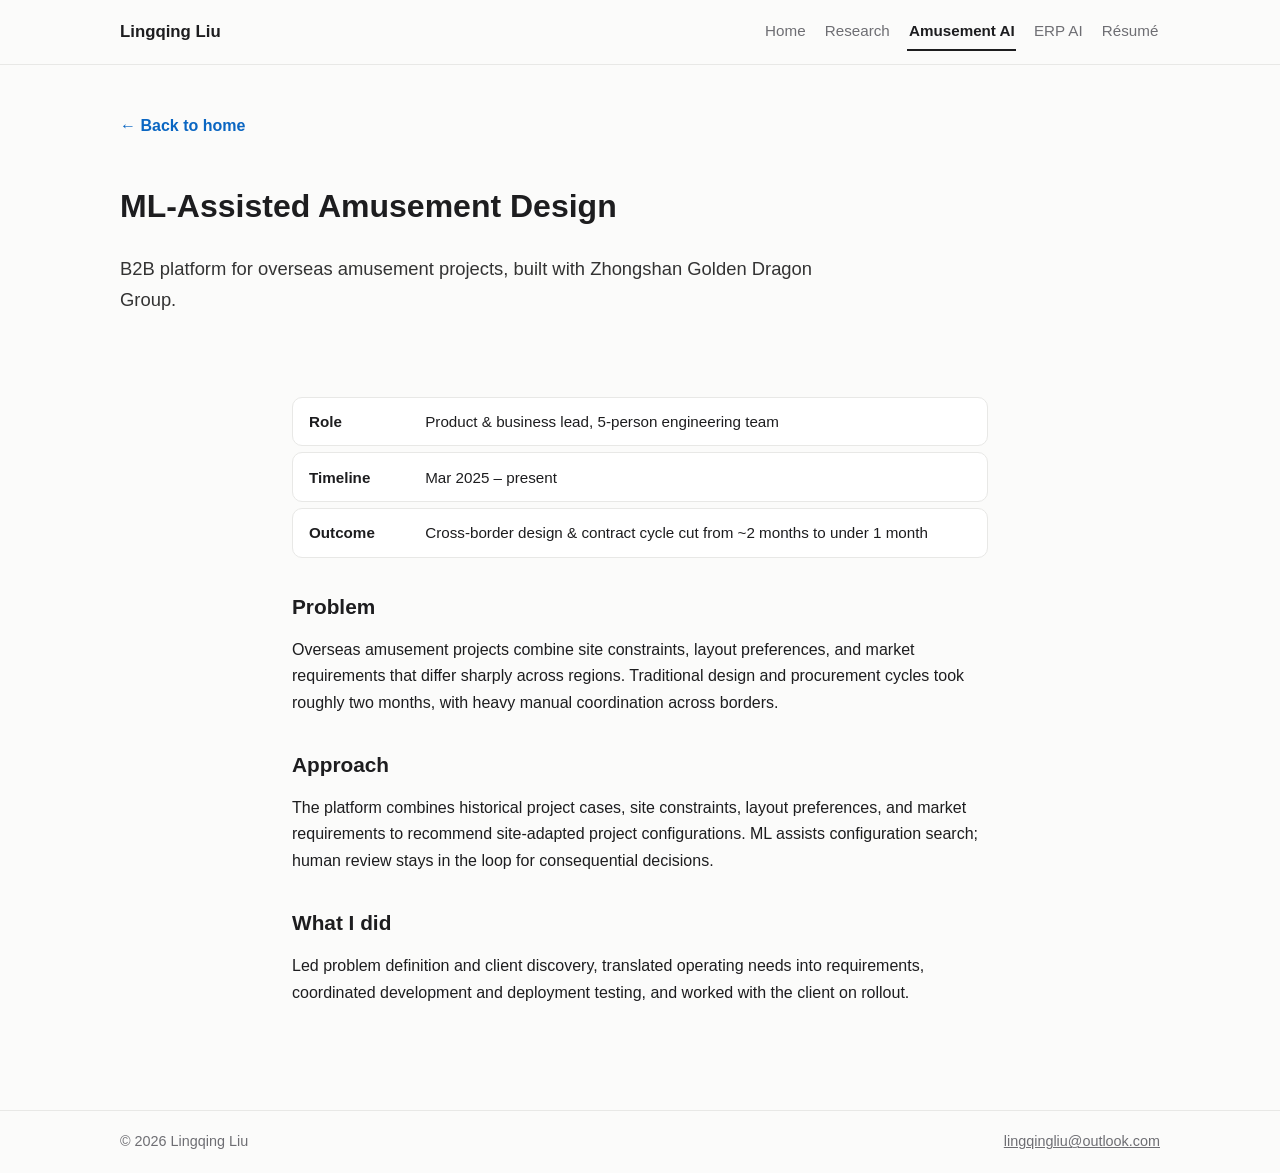
==== work/amusement/index.html @ 0c30acf7 "Add index.html for ML-Assisted Amusement Design This file serves as the main HTML structure for the " ====
<!DOCTYPE html>
<html lang="en">
<head>
  <meta charset="utf-8" />
  <meta name="viewport" content="width=device-width, initial-scale=1" />
  <title>ML-Assisted Amusement Design — Lingqing Liu</title>
  <meta name="description" content="ML-assisted B2B design and procurement platform for overseas amusement projects with Zhongshan Golden Dragon Group." />
  <link rel="canonical" href="https://lynchliu-lingqing.github.io/resume/work/amusement/" />
  <link rel="icon" type="image/svg+xml" href="../../assets/favicon.svg" />
  <link rel="stylesheet" href="../../site.css" />
</head>
<body>
  <a class="skip-link" href="#main">Skip to content</a>
  <header class="site-header">
    <div class="wrap header-inner">
      <a class="brand" href="../../">Lingqing Liu</a>
      <nav class="site-nav" aria-label="Primary">
        <a href="../../">Home</a>
        <a href="../research-networks/">Research</a>
        <a href="../amusement/">Amusement AI</a>
        <a href="../erp/">ERP AI</a>
        <a href="../../assets/Lingqing_Liu_resume.pdf">Résumé</a>
      </nav>
    </div>
  </header>
  <main id="main">
    <div class="wrap page-head">
      <a class="back-link" href="../../">← Back to home</a>
      <h1>ML-Assisted Amusement Design</h1>
      <p class="lede">B2B platform for overseas amusement projects, built with Zhongshan Golden Dragon Group.</p>
    </div>
    <div class="wrap section prose">
      <ul class="facts">
        <li><strong>Role</strong> Product &amp; business lead, 5-person engineering team</li>
        <li><strong>Timeline</strong> Mar 2025 – present</li>
        <li><strong>Outcome</strong> Cross-border design &amp; contract cycle cut from ~2 months to under 1 month</li>
      </ul>
      <h2>Problem</h2>
      <p>Overseas amusement projects combine site constraints, layout preferences, and market requirements that differ sharply across regions. Traditional design and procurement cycles took roughly two months, with heavy manual coordination across borders.</p>
      <h2>Approach</h2>
      <p>The platform combines historical project cases, site constraints, layout preferences, and market requirements to recommend site-adapted project configurations. ML assists configuration search; human review stays in the loop for consequential decisions.</p>
      <h2>What I did</h2>
      <p>Led problem definition and client discovery, translated operating needs into requirements, coordinated development and deployment testing, and worked with the client on rollout.</p>
    </div>
  </main>
  <footer class="site-footer">
    <div class="wrap footer-inner">
      <span>© 2026 Lingqing Liu</span>
      <span><a href="mailto:lingqingliu@outlook.com">lingqingliu@outlook.com</a></span>
    </div>
  </footer>
  <script src="../../nav.js"></script>
</body>
</html>
---- site.css ----
:root{
  --bg:#fbfbfa;
  --ink:#1d1d1f;
  --muted:#6e6e73;
  --line:#e8e8e6;
  --card:#ffffff;
  --accent:#0a66c2;
  --accent-ink:#ffffff;
  --radius:14px;
  --wrap:1080px;
}
*{box-sizing:border-box}
html{-webkit-text-size-adjust:100%}
body{
  margin:0;
  font-family:-apple-system,BlinkMacSystemFont,"SF Pro Text","Helvetica Neue",Helvetica,Arial,"PingFang SC","Microsoft YaHei",sans-serif;
  background:var(--bg);
  color:var(--ink);
  line-height:1.65;
}
.skip-link{position:absolute;left:-9999px;top:0;background:var(--ink);color:#fff;padding:.6rem 1rem;z-index:50}
.skip-link:focus{left:0}
.wrap{max-width:var(--wrap);margin:0 auto;padding:0 1.25rem}
.site-header{border-bottom:1px solid var(--line);background:rgba(251,251,250,.9);position:sticky;top:0;z-index:10}
.header-inner{display:flex;align-items:center;justify-content:space-between;min-height:64px}
.brand{font-weight:700;text-decoration:none;color:var(--ink);font-size:1.05rem}
.site-nav{display:flex;gap:1rem;flex-wrap:wrap}
.site-nav a{color:var(--muted);text-decoration:none;font-size:.95rem;padding:.35rem .1rem}
.site-nav a:hover{color:var(--ink)}
.site-nav a.active{color:var(--ink);font-weight:600;border-bottom:2px solid var(--ink)}
.hero{padding:4rem 1.25rem 2.5rem}
.kicker{color:var(--muted);text-transform:uppercase;letter-spacing:.14em;font-size:.78rem;margin:0 0 .6rem}
.hero h1{font-size:2.6rem;line-height:1.15;margin:0 0 1rem;letter-spacing:-.02em}
.aka{color:var(--muted);font-weight:400;font-size:1.6rem}
.lede{font-size:1.15rem;max-width:44rem;color:#333;margin:0 0 1.6rem}
.cta-row{display:flex;gap:.8rem;flex-wrap:wrap}
.btn{display:inline-block;background:var(--accent);color:var(--accent-ink);text-decoration:none;padding:.7rem 1.2rem;border-radius:999px;font-weight:600}
.btn.ghost{background:transparent;color:var(--ink);border:1px solid var(--line)}
.section{padding:2.5rem 1.25rem}
.section h2{font-size:1.5rem;margin:0 0 1.2rem}
.cards{display:grid;grid-template-columns:repeat(auto-fit,minmax(260px,1fr));gap:1rem}
.card{background:var(--card);border:1px solid var(--line);border-radius:var(--radius);padding:1.4rem;text-decoration:none;color:inherit;display:flex;flex-direction:column;gap:.6rem}
.card h3{margin:0;font-size:1.1rem}
.card p{margin:0;color:var(--muted);font-size:.96rem;flex:1}
.card-link{color:var(--accent);font-weight:600}
.card:hover{box-shadow:0 8px 24px rgba(0,0,0,.06)}
.prose{max-width:46rem}
.prose h1{font-size:2rem;margin:0 0 1rem}
.prose h2{font-size:1.3rem;margin:2rem 0 .8rem}
.prose p{margin:0 0 1rem}
.facts{list-style:none;padding:0;margin:0 0 1.5rem;display:grid;gap:.4rem}
.facts li{background:var(--card);border:1px solid var(--line);border-radius:10px;padding:.7rem 1rem;font-size:.95rem}
.facts strong{display:inline-block;min-width:7rem}
.site-footer{border-top:1px solid var(--line);margin-top:3rem}
.footer-inner{display:flex;justify-content:space-between;gap:1rem;flex-wrap:wrap;padding:1.2rem 1.25rem;color:var(--muted);font-size:.9rem}
.footer-inner a{color:var(--muted)}
.back-link{display:inline-block;margin:0 0 1.2rem;color:var(--accent);text-decoration:none;font-weight:600}
.page-head{padding:3rem 1.25rem 1rem}
@media (max-width:640px){
  .hero{padding:2.6rem 1.25rem 1.6rem}
  .hero h1{font-size:2rem}
  .aka{font-size:1.2rem}
}
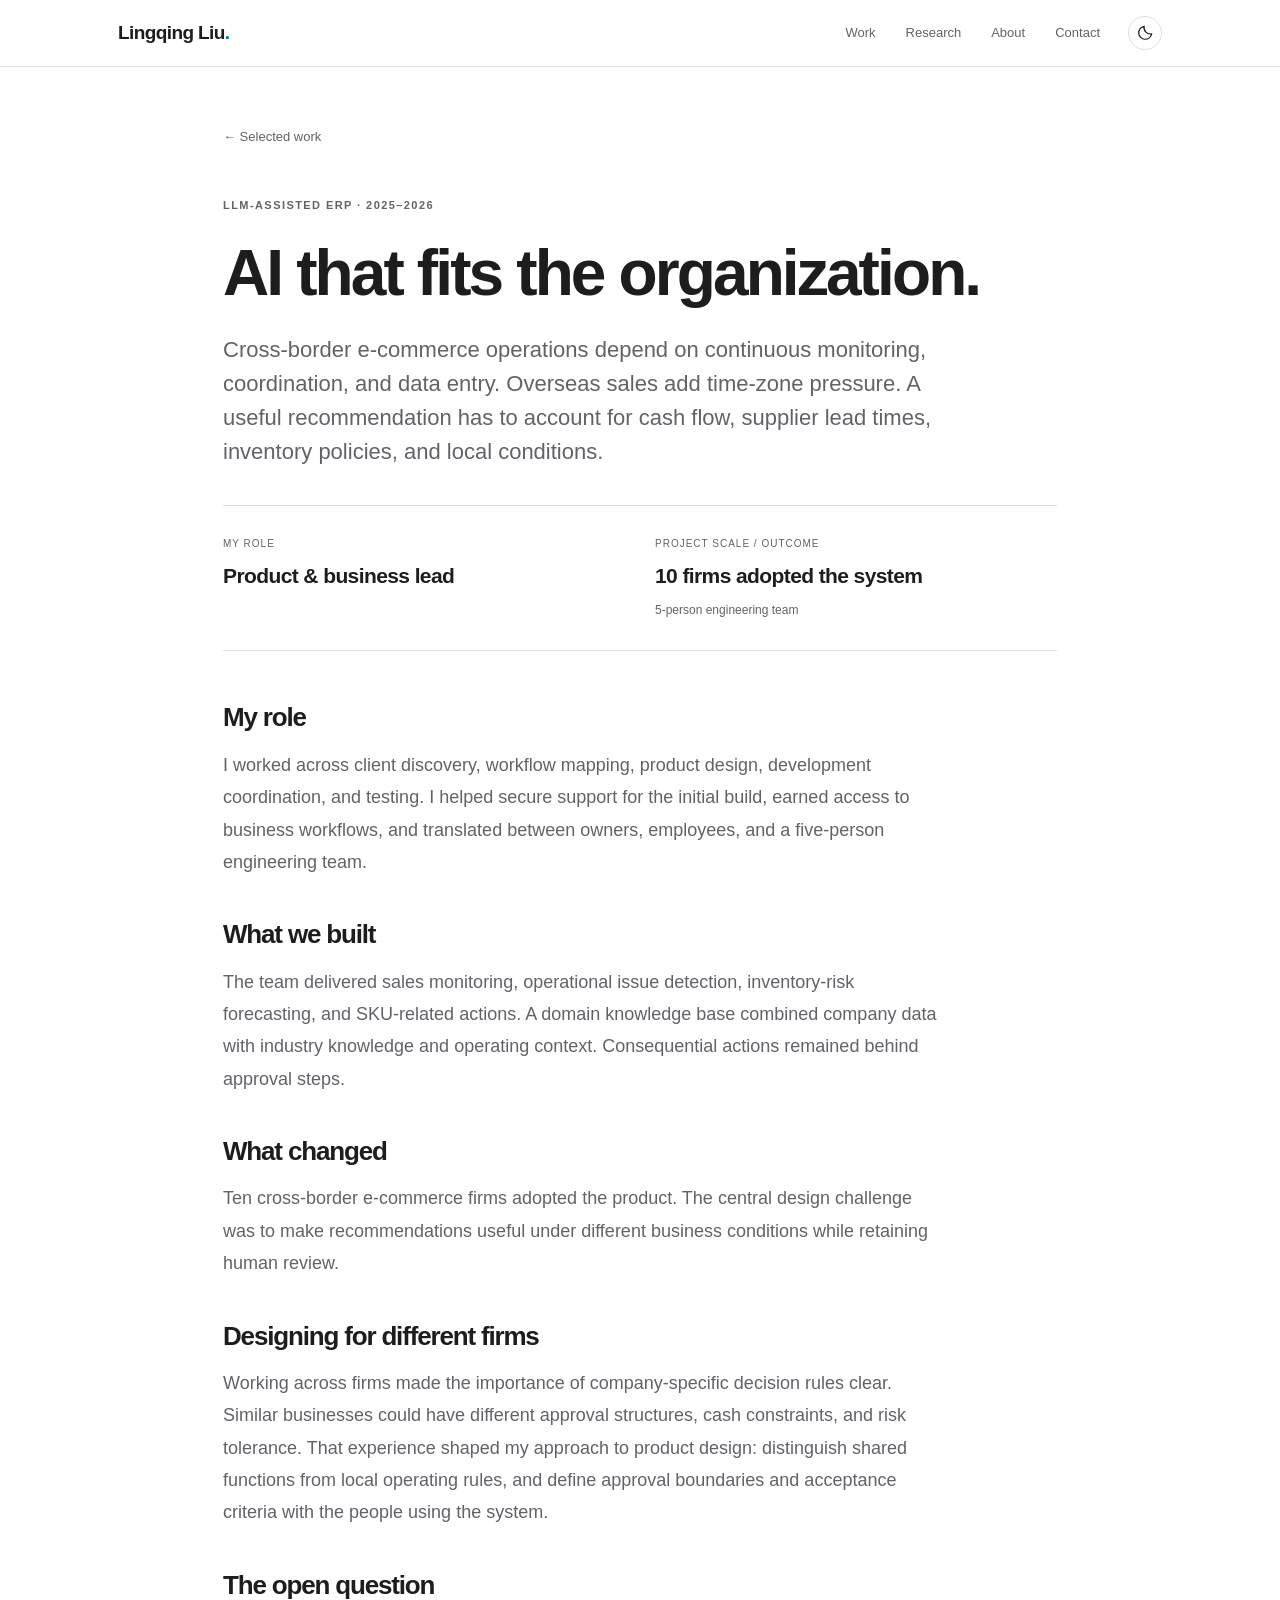
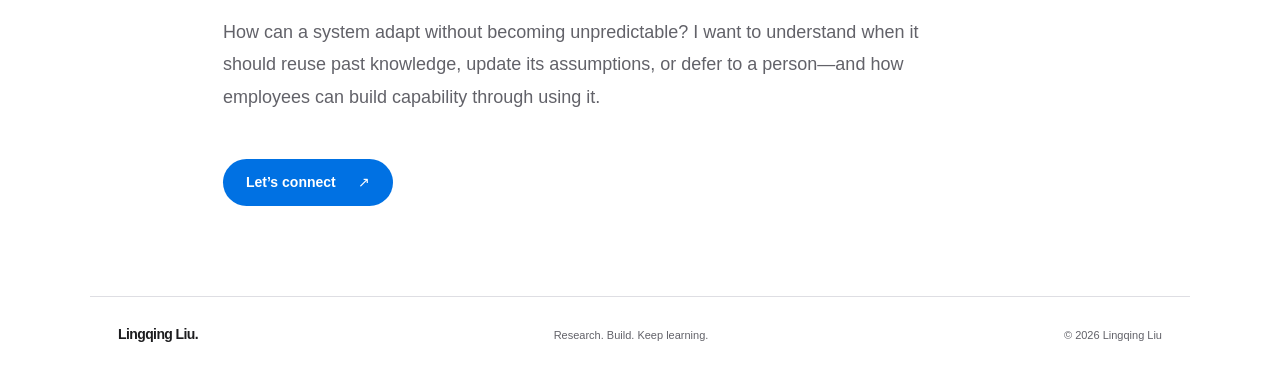
==== commit fdbe591b: "Redesign: overwrite work/amusement/index.html" ====
--- a/work/amusement/index.html
+++ b/work/amusement/index.html
@@ -1,54 +1 @@
-<!DOCTYPE html>
-<html lang="en">
-<head>
-  <meta charset="utf-8" />
-  <meta name="viewport" content="width=device-width, initial-scale=1" />
-  <title>ML-Assisted Amusement Design — Lingqing Liu</title>
-  <meta name="description" content="ML-assisted B2B design and procurement platform for overseas amusement projects with Zhongshan Golden Dragon Group." />
-  <link rel="canonical" href="https://lynchliu-lingqing.github.io/resume/work/amusement/" />
-  <link rel="icon" type="image/svg+xml" href="../../assets/favicon.svg" />
-  <link rel="stylesheet" href="../../site.css" />
-</head>
-<body>
-  <a class="skip-link" href="#main">Skip to content</a>
-  <header class="site-header">
-    <div class="wrap header-inner">
-      <a class="brand" href="../../">Lingqing Liu</a>
-      <nav class="site-nav" aria-label="Primary">
-        <a href="../../">Home</a>
-        <a href="../research-networks/">Research</a>
-        <a href="../amusement/">Amusement AI</a>
-        <a href="../erp/">ERP AI</a>
-        <a href="../../assets/Lingqing_Liu_resume.pdf">Résumé</a>
-      </nav>
-    </div>
-  </header>
-  <main id="main">
-    <div class="wrap page-head">
-      <a class="back-link" href="../../">← Back to home</a>
-      <h1>ML-Assisted Amusement Design</h1>
-      <p class="lede">B2B platform for overseas amusement projects, built with Zhongshan Golden Dragon Group.</p>
-    </div>
-    <div class="wrap section prose">
-      <ul class="facts">
-        <li><strong>Role</strong> Product &amp; business lead, 5-person engineering team</li>
-        <li><strong>Timeline</strong> Mar 2025 – present</li>
-        <li><strong>Outcome</strong> Cross-border design &amp; contract cycle cut from ~2 months to under 1 month</li>
-      </ul>
-      <h2>Problem</h2>
-      <p>Overseas amusement projects combine site constraints, layout preferences, and market requirements that differ sharply across regions. Traditional design and procurement cycles took roughly two months, with heavy manual coordination across borders.</p>
-      <h2>Approach</h2>
-      <p>The platform combines historical project cases, site constraints, layout preferences, and market requirements to recommend site-adapted project configurations. ML assists configuration search; human review stays in the loop for consequential decisions.</p>
-      <h2>What I did</h2>
-      <p>Led problem definition and client discovery, translated operating needs into requirements, coordinated development and deployment testing, and worked with the client on rollout.</p>
-    </div>
-  </main>
-  <footer class="site-footer">
-    <div class="wrap footer-inner">
-      <span>© 2026 Lingqing Liu</span>
-      <span><a href="mailto:lingqingliu@outlook.com">lingqingliu@outlook.com</a></span>
-    </div>
-  </footer>
-  <script src="../../nav.js"></script>
-</body>
-</html>
+<!doctype html><html lang="en"><head><meta charset="utf-8"><meta name="viewport" content="width=device-width,initial-scale=1"><meta name="color-scheme" content="light dark"><title>AI that fits the organization. — Lingqing Liu</title><meta name="description" content="Cross-border e-commerce operations depend on continuous monitoring, coordination, and data entry. Overseas sales add time-zone pressure. A useful recommendation has to account for cash flow, supplier lead times, inventory policies, and local conditions."><meta property="og:title" content="AI that fits the organization. — Lingqing Liu"><meta property="og:description" content="Cross-border e-commerce operations depend on continuous monitoring, coordination, and data entry. Overseas sales add time-zone pressure. A useful recommendation has to account for cash flow, supplier lead times, inventory policies, and local conditions."><meta property="og:type" content="website"><meta property="og:image" content="../../assets/social-card.png"><link rel="icon" href="../../assets/favicon.svg" type="image/svg+xml"><link rel="stylesheet" href="../../site.css"><script src="../../nav.js" defer></script></head><body><a class="skip" href="#main">Skip to content</a><header class="topbar"><nav class="nav-shell" aria-label="Main navigation"><a class="brand" href="../../index.html">Lingqing Liu<span class="brand-dot">.</span></a><div class="nav-links"><a href="../../index.html#work">Work</a><a href="../../index.html#research">Research</a><a href="../../index.html#about">About</a><a href="../../index.html#contact">Contact</a></div><button class="theme-toggle" type="button" aria-label="Switch to dark theme" aria-pressed="false" hidden><svg viewBox="0 0 24 24" fill="none" stroke="currentColor" stroke-width="1.6" aria-hidden="true"><path d="M20.9 13.2A8.7 8.7 0 0 1 10.8 3.1 8.7 8.7 0 1 0 20.9 13.2Z"/></svg></button></nav></header><main id="main" class="case-main wrap"><a class="back-link" href="../../index.html#work">← Selected work</a><p class="eyebrow">LLM-ASSISTED ERP · 2025–2026</p><h1>AI that fits the organization.</h1><p class="case-lede">Cross-border e-commerce operations depend on continuous monitoring, coordination, and data entry. Overseas sales add time-zone pressure. A useful recommendation has to account for cash flow, supplier lead times, inventory policies, and local conditions.</p><div class="case-stats"><div><span>MY ROLE</span><strong>Product & business lead</strong></div><div><span>PROJECT SCALE / OUTCOME</span><strong>10 firms adopted the system</strong><small>5-person engineering team</small></div></div><div class="case-body"><section><h2>My role</h2><p>I worked across client discovery, workflow mapping, product design, development coordination, and testing. I helped secure support for the initial build, earned access to business workflows, and translated between owners, employees, and a five-person engineering team.</p></section><section><h2>What we built</h2><p>The team delivered sales monitoring, operational issue detection, inventory-risk forecasting, and SKU-related actions. A domain knowledge base combined company data with industry knowledge and operating context. Consequential actions remained behind approval steps.</p></section><section><h2>What changed</h2><p>Ten cross-border e-commerce firms adopted the product. The central design challenge was to make recommendations useful under different business conditions while retaining human review.</p></section><section><h2>Designing for different firms</h2><p>Working across firms made the importance of company-specific decision rules clear. Similar businesses could have different approval structures, cash constraints, and risk tolerance. That experience shaped my approach to product design: distinguish shared functions from local operating rules, and define approval boundaries and acceptance criteria with the people using the system.</p></section><section><h2>The open question</h2><p>How can a system adapt without becoming unpredictable? I want to understand when it should reuse past knowledge, update its assumptions, or defer to a person—and how employees can build capability through using it.</p></section></div><a class="button primary" href="../../index.html#contact">Let’s connect <span aria-hidden="true">↗</span></a></main><footer class="footer wrap"><a class="brand" href="../../index.html">Lingqing Liu.</a><span>Research. Build. Keep learning.</span><span>© 2026 Lingqing Liu</span></footer></body></html>
--- a/site.css
+++ b/site.css
@@ -1,63 +1,172 @@
-:root{
-  --bg:#fbfbfa;
-  --ink:#1d1d1f;
-  --muted:#6e6e73;
-  --line:#e8e8e6;
-  --card:#ffffff;
-  --accent:#0a66c2;
-  --accent-ink:#ffffff;
-  --radius:14px;
-  --wrap:1080px;
+/* 个人网站基础样式 · 极简无衬线体系：黑白基调，靠留白分区，不用分隔线。改风格 = 只改下面的 :root 变量 */
+:root {
+  --bg: #fafbfc;
+  --text: #0c0d10;
+  --muted: #5e5f66;
+  --light: #8a8b90;
+  --fill: rgba(12, 13, 16, .04);
+  --fill-strong: rgba(12, 13, 16, .07);
+  --link: var(--text);
+  --link-underline: rgba(12, 13, 16, .3);
+  --link-underline-hover: var(--text);
+  --code-bg: #f1f2f4;
+  --invert-bg: #0c0d10;
+  --invert-text: #fafbfc;
+  --max: 760px;
+  --sans: "Inter", ui-sans-serif, -apple-system, BlinkMacSystemFont, "PingFang SC", "Microsoft YaHei", sans-serif;
+  color-scheme: light;
 }
-*{box-sizing:border-box}
-html{-webkit-text-size-adjust:100%}
-body{
-  margin:0;
-  font-family:-apple-system,BlinkMacSystemFont,"SF Pro Text","Helvetica Neue",Helvetica,Arial,"PingFang SC","Microsoft YaHei",sans-serif;
-  background:var(--bg);
-  color:var(--ink);
-  line-height:1.65;
+:root[data-theme="dark"] {
+  --bg: #000;
+  --text: #f2f2f3;
+  --muted: #9a9a9e;
+  --light: #737377;
+  --fill: rgba(255, 255, 255, .06);
+  --fill-strong: rgba(255, 255, 255, .1);
+  --link: var(--text);
+  --link-underline: rgba(255, 255, 255, .32);
+  --link-underline-hover: var(--text);
+  --code-bg: #131315;
+  --invert-bg: #f2f2f3;
+  --invert-text: #0c0d10;
+  color-scheme: dark;
 }
-.skip-link{position:absolute;left:-9999px;top:0;background:var(--ink);color:#fff;padding:.6rem 1rem;z-index:50}
-.skip-link:focus{left:0}
-.wrap{max-width:var(--wrap);margin:0 auto;padding:0 1.25rem}
-.site-header{border-bottom:1px solid var(--line);background:rgba(251,251,250,.9);position:sticky;top:0;z-index:10}
-.header-inner{display:flex;align-items:center;justify-content:space-between;min-height:64px}
-.brand{font-weight:700;text-decoration:none;color:var(--ink);font-size:1.05rem}
-.site-nav{display:flex;gap:1rem;flex-wrap:wrap}
-.site-nav a{color:var(--muted);text-decoration:none;font-size:.95rem;padding:.35rem .1rem}
-.site-nav a:hover{color:var(--ink)}
-.site-nav a.active{color:var(--ink);font-weight:600;border-bottom:2px solid var(--ink)}
-.hero{padding:4rem 1.25rem 2.5rem}
-.kicker{color:var(--muted);text-transform:uppercase;letter-spacing:.14em;font-size:.78rem;margin:0 0 .6rem}
-.hero h1{font-size:2.6rem;line-height:1.15;margin:0 0 1rem;letter-spacing:-.02em}
-.aka{color:var(--muted);font-weight:400;font-size:1.6rem}
-.lede{font-size:1.15rem;max-width:44rem;color:#333;margin:0 0 1.6rem}
-.cta-row{display:flex;gap:.8rem;flex-wrap:wrap}
-.btn{display:inline-block;background:var(--accent);color:var(--accent-ink);text-decoration:none;padding:.7rem 1.2rem;border-radius:999px;font-weight:600}
-.btn.ghost{background:transparent;color:var(--ink);border:1px solid var(--line)}
-.section{padding:2.5rem 1.25rem}
-.section h2{font-size:1.5rem;margin:0 0 1.2rem}
-.cards{display:grid;grid-template-columns:repeat(auto-fit,minmax(260px,1fr));gap:1rem}
-.card{background:var(--card);border:1px solid var(--line);border-radius:var(--radius);padding:1.4rem;text-decoration:none;color:inherit;display:flex;flex-direction:column;gap:.6rem}
-.card h3{margin:0;font-size:1.1rem}
-.card p{margin:0;color:var(--muted);font-size:.96rem;flex:1}
-.card-link{color:var(--accent);font-weight:600}
-.card:hover{box-shadow:0 8px 24px rgba(0,0,0,.06)}
-.prose{max-width:46rem}
-.prose h1{font-size:2rem;margin:0 0 1rem}
-.prose h2{font-size:1.3rem;margin:2rem 0 .8rem}
-.prose p{margin:0 0 1rem}
-.facts{list-style:none;padding:0;margin:0 0 1.5rem;display:grid;gap:.4rem}
-.facts li{background:var(--card);border:1px solid var(--line);border-radius:10px;padding:.7rem 1rem;font-size:.95rem}
-.facts strong{display:inline-block;min-width:7rem}
-.site-footer{border-top:1px solid var(--line);margin-top:3rem}
-.footer-inner{display:flex;justify-content:space-between;gap:1rem;flex-wrap:wrap;padding:1.2rem 1.25rem;color:var(--muted);font-size:.9rem}
-.footer-inner a{color:var(--muted)}
-.back-link{display:inline-block;margin:0 0 1.2rem;color:var(--accent);text-decoration:none;font-weight:600}
-.page-head{padding:3rem 1.25rem 1rem}
-@media (max-width:640px){
-  .hero{padding:2.6rem 1.25rem 1.6rem}
-  .hero h1{font-size:2rem}
-  .aka{font-size:1.2rem}
+* { box-sizing: border-box; }
+html { scroll-behavior: smooth; scroll-padding-top: 88px; }
+body {
+  margin: 0; color: var(--text); background: var(--bg);
+  font-family: var(--sans); font-size: 17px; line-height: 1.75;
+  -webkit-font-smoothing: antialiased; text-rendering: optimizeLegibility;
+  transition: background-color 180ms ease, color 180ms ease;
 }
+.site { max-width: var(--max); margin: 0 auto; padding: 64px 22px 96px; }
+
+h1, h2, h3, h4 { margin: 0; line-height: 1.28; font-weight: 700; letter-spacing: -0.01em; }
+h1 { margin-bottom: 26px; font-size: 40px; }
+h2 { margin-top: 76px; margin-bottom: 24px; font-size: 24px; }
+h3 { margin-top: 30px; margin-bottom: 8px; font-size: 17px; }
+p { margin: 0 0 18px; }
+ul, ol { margin: 0 0 22px 1.35em; padding: 0; }
+li { margin: 8px 0; padding-left: 2px; }
+a {
+  color: var(--link); text-decoration-line: underline; text-decoration-thickness: 1px;
+  text-underline-offset: 3px; text-decoration-color: var(--link-underline);
+  transition: text-decoration-color 140ms ease;
+}
+a:hover { text-decoration-color: var(--link-underline-hover); }
+.meta { color: var(--muted); }
+.small { color: var(--light); font-size: 14.5px; }
+.kicker { color: var(--light); font-size: 13px; font-weight: 600; letter-spacing: 2px; margin: 0 0 16px; }
+
+/* 联系按钮（首页）：实心反色胶囊，不用描边 */
+.contact-row { display: flex; gap: 12px; flex-wrap: wrap; align-items: center; margin: 30px 0 8px; }
+.contact-btn {
+  display: inline-flex; align-items: center; gap: 8px; padding: 10px 20px;
+  border: none; border-radius: 999px;
+  font-size: 14px; font-weight: 600; text-decoration: none; cursor: pointer;
+  transition: opacity 160ms ease, background-color 160ms ease;
+}
+.contact-btn--dark { background: var(--invert-bg); color: var(--invert-text); }
+.contact-btn--dark:hover { opacity: .82; color: var(--invert-text); }
+.contact-btn--light { background: var(--fill); color: var(--text); }
+.contact-btn--light:hover { background: var(--fill-strong); color: var(--text); }
+
+/* 卡片列表（服务/产品/工具）：无边框，靠留白 + 悬浮底色分区 */
+.cards { display: grid; grid-template-columns: 1fr 1fr; gap: 20px; margin: 8px 0 10px; }
+@media (max-width: 620px) { .cards { grid-template-columns: 1fr; } }
+.card {
+  display: flex; flex-direction: column; gap: 6px; padding: 22px 20px;
+  border-radius: 14px; text-decoration: none;
+  color: var(--text); background: var(--fill);
+  transition: background-color 160ms ease, transform 160ms ease;
+}
+.card:hover { background: var(--fill-strong); transform: translateY(-1px); color: var(--text); }
+
+.cards--lines { display: block; }
+.cards--lines .card {
+  display: block; padding: 22px 2px; border-radius: 0; background: transparent;
+  border-bottom: 1px solid var(--fill-strong);
+}
+.cards--lines .card:last-child { border-bottom: none; }
+.cards--lines .card:hover { background: transparent; transform: none; }
+.cards--lines .card .t { display: block; margin-top: 2px; }
+.cards--lines .card .d { margin-top: 6px; }
+.card .no { font-size: 12px; letter-spacing: 1.5px; color: var(--light); font-weight: 700; }
+.card .t { font-size: 18px; font-weight: 700; }
+.card .d { font-size: 14.5px; color: var(--muted); line-height: 1.65; margin: 0; }
+.card .aud { font-size: 12.5px; color: var(--light); margin-top: 4px; }
+.card .go {
+  display: inline-flex; align-items: center; gap: 3px; font-size: 13px; font-weight: 600;
+  color: var(--text); text-decoration: none; margin-top: auto; padding-top: 6px;
+  transition: gap 140ms ease;
+}
+.card:hover .go { gap: 7px; }
+
+/* 行式列表（产品页 / 首页精选）：靠间距分区，不用分隔线 */
+.rowitem { padding: 20px 0; border-bottom: 1px solid var(--fill-strong); }
+.rowitem:last-child { border-bottom: none; }
+.rowitem h3 { margin: 0 0 4px; display: flex; align-items: center; gap: 8px; }
+.rowitem p { margin: 0; color: var(--muted); font-size: 15.5px; }
+.ext {
+  display: inline-flex; align-items: center; justify-content: center;
+  width: 22px; height: 22px; border-radius: 50%;
+  color: var(--light); background: var(--fill); text-decoration: none; font-size: 13px;
+  transition: background-color 140ms ease, color 140ms ease, transform 140ms ease;
+}
+.ext:hover { color: var(--text); background: var(--fill-strong); transform: translateY(-1px); text-decoration: none; }
+.more-link {
+  display: inline-flex; align-items: center; gap: 3px; margin-top: 14px;
+  font-size: 14px; font-weight: 600; color: var(--text); text-decoration: none;
+  transition: gap 140ms ease;
+}
+.more-link:hover { gap: 7px; color: var(--text); }
+
+.quote { margin: 30px 0; padding: 0; font-size: 21px; font-weight: 600; color: var(--text); letter-spacing: -0.01em; }
+
+/* 标签切换（博客页：动态 / 沉思） */
+.tabs { display: flex; gap: 6px; margin: 4px 0 30px; }
+.tab-btn {
+  border: none; border-radius: 999px; padding: 8px 18px; cursor: pointer;
+  background: transparent; color: var(--muted); font-size: 14.5px; font-weight: 600;
+  font-family: inherit; transition: background-color 140ms ease, color 140ms ease;
+}
+.tab-btn:hover { color: var(--text); background: var(--fill); }
+.tab-btn.on { color: var(--invert-text); background: var(--invert-bg); }
+.tab-btn.on:hover { color: var(--invert-text); background: var(--invert-bg); }
+
+.reflect-item { padding: 18px 0; border-bottom: 1px solid var(--fill-strong); }
+.reflect-item:last-child { border-bottom: none; }
+.reflect-item .small { margin: 0 0 6px; }
+.reflect-item p:last-child { margin: 0; }
+footer.sitefoot { margin-top: 88px; color: var(--light); font-size: 14px; line-height: 1.65; }
+
+@media (max-width: 640px) {
+  body { font-size: 16.5px; }
+  .site { padding: 48px 22px 80px; }
+  h1 { font-size: 30px; }
+  h2 { font-size: 21px; margin-top: 60px; }
+}
+
+/* ---- 模板补充：页脚 / 长文段落 ---- */
+.site-footer { margin-top: 96px; padding-top: 28px; border-top: 1px solid var(--fill-strong); }
+.intro { font-size: 19px; }
+.values li { margin: 10px 0; }
+/* Custom Apple-inspired presentation, extending the upstream starter. */
+:root{--bg:#fff;--text:#1d1d1f;--muted:#626269;--light:#68686f;--fill:#f5f5f7;--fill-strong:#e8e8ed;--accent:#0066cc;--max:1100px;--sans:-apple-system,BlinkMacSystemFont,"Helvetica Neue","PingFang SC",sans-serif;--surface:#fff;--nav:rgba(255,255,255,.86);--border:#dedee3}
+:root[data-theme="dark"]{--bg:#000;--text:#f5f5f7;--muted:#aaaab2;--light:#aaaab2;--fill:#151517;--fill-strong:#29292d;--accent:#6db3ff;--surface:#202023;--nav:rgba(0,0,0,.86);--border:#36363a}
+body{font-size:17px;line-height:1.65}h1,h2,h3{letter-spacing:-.045em}a{color:inherit}button{font:inherit}a,button{-webkit-tap-highlight-color:transparent}a:focus-visible,button:focus-visible{outline:3px solid var(--accent);outline-offset:6px}button[hidden]{display:none}.wrap{max-width:var(--max);margin-inline:auto;padding-inline:28px}.skip{position:fixed;left:16px;top:-80px;z-index:100;background:var(--bg);padding:12px}.skip:focus{top:12px}.topbar{position:sticky;top:0;z-index:50;background:var(--nav);backdrop-filter:blur(22px);-webkit-backdrop-filter:blur(22px);border-bottom:1px solid var(--border)}.nav-shell{max-width:var(--max);margin:auto;padding:0 28px;min-height:66px;display:flex;align-items:center;gap:28px}.brand{text-decoration:none;font-size:19px;font-weight:650;letter-spacing:-.6px;white-space:nowrap}.brand-dot{color:var(--accent)}.nav-links{margin-left:auto;display:flex;gap:30px}.nav-links a{font-size:13px;text-decoration:none;color:var(--muted)}.nav-links a:hover{color:var(--accent)}.theme-toggle{display:grid;place-items:center;border:1px solid var(--border);background:none;color:var(--text);border-radius:50%;width:34px;height:34px;padding:7px;cursor:pointer;flex-shrink:0}.theme-toggle svg{width:18px;height:18px}.hero{text-align:center;padding-top:90px;padding-bottom:55px}.eyebrow{font-size:11px;font-weight:650;letter-spacing:.13em;line-height:1.6;color:var(--muted);margin-bottom:24px}.hero>.eyebrow{color:var(--accent)}.hero h1{font-size:clamp(45px,5.65vw,78px);line-height:1.06;font-weight:680;margin-bottom:28px;letter-spacing:-.058em}.hero h1>span{color:var(--muted)}.hero-name{font-size:21px;font-weight:600;margin-bottom:8px;letter-spacing:-.45px}.hero-copy{font-size:20px;line-height:1.5;color:var(--muted);margin-bottom:0}.hero-actions{display:flex;align-items:center;justify-content:center;gap:27px;margin-top:30px;flex-wrap:wrap}.button{display:inline-flex;justify-content:center;align-items:center;gap:22px;border:0;border-radius:100px;padding:12px 23px;text-decoration:none;font-size:14px;font-weight:550;cursor:pointer}.primary{background:#0071e3;color:#fff}.primary:hover{background:#0065cb}.text-link{font-size:15px;color:var(--accent);text-decoration:none;font-weight:500}.text-link:hover{text-decoration:underline}.text-link span{margin-left:5px}.hero-topics{display:flex;justify-content:center;gap:28px;margin-top:66px;font-size:11px;letter-spacing:.015em;color:var(--muted)}.hero-topics span+span:before{content:'·';margin-right:28px}.work-section{background:var(--fill);padding:80px 0 62px}.section-heading{display:flex;align-items:end;justify-content:space-between;gap:40px;margin-bottom:36px}.section-heading .eyebrow{margin-bottom:15px}.section-heading h2{font-size:44px;line-height:1.12;margin:0;font-weight:650}.section-heading>p{font-size:16px;color:var(--muted);line-height:1.55;margin:0 0 4px}.feature-card{border-radius:28px;background:var(--surface);overflow:hidden;display:grid;grid-template-columns:1fr 1fr}.feature-copy{padding:44px 40px}.feature-copy .eyebrow{font-size:10px}.feature-copy h3{font-size:43px;line-height:1.08;margin:0 0 22px;font-weight:650}.feature-copy>p:not(.eyebrow){font-size:16px;color:var(--muted);max-width:390px}.inline-facts{display:flex;gap:40px;margin:28px 0}.inline-facts div{display:flex;flex-direction:column;max-width:130px}.inline-facts strong{font-size:38px;line-height:1.15;letter-spacing:-1px}.inline-facts span{font-size:12px;color:var(--muted);margin-top:6px}.workflow-art{background:#edf3fa;padding:58px 35px 30px;display:flex;flex-direction:column;justify-content:center}.art-caption{font-size:9px;letter-spacing:.13em;color:#516374;text-align:center;margin-bottom:26px}.flow-node{background:#ffffff;box-shadow:0 10px 25px #132c4710;border-radius:16px;padding:20px 17px;display:flex;gap:12px;align-items:center;color:#1d1d1f}.node-icon{display:grid;place-items:center;flex:none;width:37px;height:37px;border-radius:11px;background:#edf3fa;color:#28639e;font-size:23px}.flow-node b{display:block;font-size:14px;letter-spacing:-.2px}.flow-node small{display:block;font-size:10px;color:#626269}.node-no{margin-left:auto;color:#626269;font-size:10px}.flow-line{height:24px;border-left:1px solid #a8bcd1;align-self:center}.flow-node.approval{background:#1d1d1f;color:#fff}.approval small,.approval .node-no{color:#c5c5cc}.approval .node-icon{background:#373b3f;color:#b7d7f3}.art-note{text-align:center;font-size:10px;color:#516374;margin:24px 0 0}.project-grid{display:grid;grid-template-columns:1fr 1fr;gap:24px;margin-top:24px}.project-card{border-radius:28px;background:var(--surface);overflow:hidden}.project-copy{padding:32px 36px 36px}.project-copy .eyebrow{font-size:10px;margin-bottom:17px}.project-copy h3{font-size:33px;line-height:1.14;margin:0 0 18px}.project-copy>p:not(.eyebrow){font-size:15px;color:var(--muted);min-height:75px}.network-panel{background:#eaf0ed;height:250px;position:relative;display:grid;place-items:center;color:#61816f;overflow:hidden}.network{width:90%;height:90%}.network-panel>span{position:absolute;bottom:19px;font-size:9px;letter-spacing:.13em;color:#486051}.planning-panel{height:250px;background:#edeef4;position:relative;overflow:hidden;display:flex;align-items:center;padding:36px}.plan-grid{position:absolute;right:-30px;top:0;display:grid;grid-template-columns:repeat(3,70px);gap:13px;transform:rotate(-23deg);opacity:.6}.plan-grid i{height:70px;border-radius:15px;background:#d6d9e4;border:1px solid #c1c6d6}.plan-grid i:nth-child(3n){background:#a9b5cf}.planning-title{position:relative;line-height:1.15;letter-spacing:-1.3px;color:#3b435b;font-size:32px}.planning-title span,.planning-title b{display:block}.planning-title b{font-weight:650}.diagram-note{position:absolute;bottom:18px;left:36px;font-size:9px;letter-spacing:.04em;color:#535c72}.source-note{font-size:11px;color:var(--muted);line-height:1.6;margin:22px 0 0}.research-section{padding-top:95px;padding-bottom:95px}.publication-list{margin-top:40px}.publication-list article{display:grid;grid-template-columns:85px 1fr;gap:28px;padding:30px 0;border-top:1px solid var(--border)}.pub-year{font-size:13px;color:var(--muted);padding-top:4px}.publication-list .eyebrow{font-size:10px;margin-bottom:10px}.publication-list h3{font-size:22px;line-height:1.3;letter-spacing:-.5px;margin:0 0 10px}.publication-list h3 a{text-decoration:none}.publication-list h3 a:hover{color:var(--accent)}.publication-list p:not(.eyebrow){font-size:15px;color:var(--muted);max-width:760px;margin:0}.about-section{background:var(--fill);padding:80px 0}.about-grid{display:grid;grid-template-columns:1fr 1fr;gap:64px}.about-grid h2{font-size:40px;line-height:1.17;margin:0}.about-grid h2 span{color:var(--muted)}.about-copy p{font-size:16px;color:var(--muted)}.background-grid{margin-top:68px;display:grid;grid-template-columns:1fr 1fr 1fr;gap:32px}.background-grid>div{border-top:1px solid var(--border);padding-top:23px}.background-grid .eyebrow{font-size:10px;margin-bottom:12px}.background-grid h3{font-size:19px;letter-spacing:-.4px;margin:0 0 12px}.background-grid p{font-size:13px;color:var(--muted);margin-bottom:13px}.background-grid span{font-size:11px;color:var(--muted)}.contact-section{text-align:center;padding-block:105px}.contact-section h2{font-size:52px;line-height:1.1;margin:0 0 22px}.contact-section>p:not(.eyebrow){font-size:17px;color:var(--muted)}.contact-section .contact-note{font-size:12px!important;margin-top:22px;overflow-wrap:anywhere}.footer{display:flex;justify-content:space-between;align-items:center;gap:24px;padding-block:26px;border-top:1px solid var(--border);color:var(--muted);font-size:11px}.footer .brand{font-size:14px;color:var(--text)}.case-main{padding-top:55px;padding-bottom:90px;max-width:890px}.back-link{font-size:13px;color:var(--muted);display:inline-block;margin-bottom:50px;text-decoration:none}.case-main>h1{font-size:64px;line-height:1.08;margin:0 0 25px}.case-lede{font-size:22px;color:var(--muted);line-height:1.55;max-width:760px}.case-stats{display:grid;grid-template-columns:1fr 1fr;gap:30px;padding:30px 0;margin:35px 0 50px;border-block:1px solid var(--border)}.case-stats div{display:flex;flex-direction:column;gap:7px}.case-stats span{font-size:10px;letter-spacing:.1em;color:var(--muted)}.case-stats strong{font-size:21px;letter-spacing:-.6px}.case-stats small{font-size:12px;color:var(--muted)}.case-body{max-width:720px}.case-body h2{font-size:26px;margin:40px 0 14px}.case-body p{font-size:18px;color:var(--muted);line-height:1.8}.case-main>.button{margin-top:28px}.resume{max-width:880px;padding-block:65px}.resume-heading{display:flex;align-items:center;justify-content:space-between;gap:25px}.resume h1{font-size:52px;margin-bottom:10px}.resume h2{font-size:25px;margin:42px 0 18px;padding-top:22px;border-top:1px solid var(--border)}.resume h3{font-size:18px;margin-top:22px;letter-spacing:-.3px}.resume p,.resume li{font-size:15px}.resume .meta{font-size:13px}.resume .source-note{font-size:11px}
+@media(min-width:800px) and (prefers-reduced-motion:no-preference){.hero{animation:arrive .8s ease-out both}@keyframes arrive{from{transform:translateY(12px)}to{transform:translateY(0)}}}
+@media(max-width:900px){.feature-copy{padding:34px 28px}.workflow-art{padding:30px 22px}.flow-node{padding:17px 12px;gap:8px}.flow-node b{font-size:12px}.flow-node small{font-size:9px}.node-icon{width:30px;height:30px}.about-grid{gap:32px}.about-grid h2{font-size:34px}.section-heading h2{font-size:37px}.hero-topics{gap:15px}.hero-topics span+span:before{margin-right:15px}}
+@media(max-width:650px){.wrap{padding-inline:23px}.nav-shell{padding:12px 20px;gap:12px;flex-wrap:wrap}.brand{font-size:17px}.nav-links{order:3;width:100%;justify-content:space-between;gap:12px;margin:0}.nav-links a{font-size:12px;padding:3px 0}.theme-toggle{margin-left:auto;width:30px;height:30px}.hero{padding-top:58px;padding-bottom:35px}.hero>.eyebrow{font-size:9px;margin-bottom:22px}.hero h1{font-size:44px;letter-spacing:-.058em;margin-bottom:25px}.hero-name{font-size:16px}.hero-copy{font-size:17px}.desktop-break{display:none}.hero-actions{gap:20px;margin-top:25px}.button{font-size:13px;padding:11px 19px;gap:14px}.text-link{font-size:14px}.hero-topics{flex-wrap:wrap;gap:8px 18px;margin-top:38px;font-size:10px}.hero-topics span+span:before{display:none}.work-section{padding-top:48px;padding-bottom:38px}.section-heading{display:block;margin-bottom:27px}.section-heading h2{font-size:34px}.section-heading>p{margin-top:16px;font-size:14px}.feature-card{grid-template-columns:1fr;border-radius:23px}.feature-copy{padding:30px 27px}.feature-copy h3{font-size:39px}.feature-copy .eyebrow{font-size:9px}.feature-copy>p:not(.eyebrow){font-size:15px}.inline-facts{gap:38px}.workflow-art{padding:30px 28px}.flow-node{padding:18px 16px;gap:12px}.flow-node b{font-size:13px}.flow-node small{font-size:9px}.node-icon{width:34px;height:34px}.project-grid{grid-template-columns:1fr;gap:20px;margin-top:20px}.project-copy{padding:28px}.project-copy>p:not(.eyebrow){min-height:0}.network-panel,.planning-panel{height:220px}.research-section{padding-block:55px}.publication-list{margin-top:28px}.publication-list article{grid-template-columns:1fr;gap:9px;padding:25px 0}.publication-list h3{font-size:21px}.publication-list .eyebrow{font-size:9px}.publication-list p:not(.eyebrow){font-size:14px}.about-section{padding-block:50px}.about-grid{grid-template-columns:1fr;gap:27px}.about-grid h2{font-size:34px}.about-copy p{font-size:15px}.background-grid{grid-template-columns:1fr;margin-top:40px;gap:27px}.contact-section{padding-block:65px}.contact-section h2{font-size:37px}.contact-section>p:not(.eyebrow){font-size:15px}.footer{flex-wrap:wrap;gap:12px;font-size:10px}.footer>span:last-child{width:100%}.case-main{padding-top:32px}.back-link{margin-bottom:32px}.case-main>h1{font-size:43px}.case-lede{font-size:19px}.case-stats{grid-template-columns:1fr;gap:24px}.case-body p{font-size:16px}.case-body h2{font-size:24px}.resume{padding-block:35px}.resume-heading{display:block}.resume h1{font-size:43px}.print-button{margin-block:10px 20px}}
+@media(prefers-reduced-motion:reduce){html{scroll-behavior:auto}*,*:before,*:after{animation:none!important;transition:none!important}}
+@media print{html,body{background:white!important;color:#111!important;font-size:10pt}.topbar,.skip,.footer,.print-button{display:none!important}.resume{padding:0;max-width:none}.resume h1{font-size:28pt}.resume h2{font-size:15pt;margin:18px 0 9px;padding-top:10px;break-after:avoid}.resume h3{font-size:11pt;break-after:avoid}.resume p,.resume li{font-size:10pt;color:#222}.resume .eyebrow,.resume .meta{color:#444}.resume-heading p{margin-bottom:8px}.resume a{color:#111}.resume section{break-inside:auto}@page{size:A4;margin:15mm}}
+
+.resume-tools{display:flex;flex-direction:column;align-items:center;gap:12px;flex-shrink:0}.resume-tools .print-button{background:none;border:0;cursor:pointer;padding:0;font:inherit;font-size:12px}@media(max-width:650px){.resume-tools{align-items:flex-start;margin:18px 0}}@media print{.resume-tools{display:none!important}}
+
+/* Featured B2B outcome: preserve complete units at narrow widths. */
+.feature-copy .inline-facts{gap:24px}.feature-copy .inline-facts div{max-width:165px}.feature-copy .inline-facts strong{font-size:28px;white-space:nowrap}
+
+.hero .literary-heading{font-size:clamp(42px,5.3vw,74px);margin-bottom:18px}.quote-credit{font-size:13px;color:var(--muted);margin-bottom:36px}.quote-credit a{text-decoration:none}.quote-credit a:hover{text-decoration:underline}.quote-credit cite{font-style:italic}@media(max-width:650px){.hero .literary-heading{font-size:42px}.quote-credit{font-size:11px;margin-bottom:29px}}
+
+/* Editorial case narrative replaces the conceptual workflow. */
+.project-story{background:#edf3fa;padding:44px 38px;display:flex;flex-direction:column;justify-content:center;color:#1d1d1f}.project-story .eyebrow{font-size:10px;color:#516374;margin-bottom:19px}.project-story h3{font-size:30px;line-height:1.15;margin:0 0 23px;letter-spacing:-.8px}.project-story>p:not(.eyebrow){font-size:15px;line-height:1.75;color:#425164;margin:0 0 18px}.project-story>p:last-child{margin-bottom:0}[data-theme="dark"] .project-story{background:#182431;color:#f5f5f7}[data-theme="dark"] .project-story .eyebrow,[data-theme="dark"] .project-story>p:not(.eyebrow){color:#c0ccd9}@media(max-width:900px){.project-story{padding:32px 26px}.project-story h3{font-size:27px}.project-story>p:not(.eyebrow){font-size:14px}}@media(max-width:650px){.project-story{padding:30px 27px}.project-story h3{font-size:29px}}
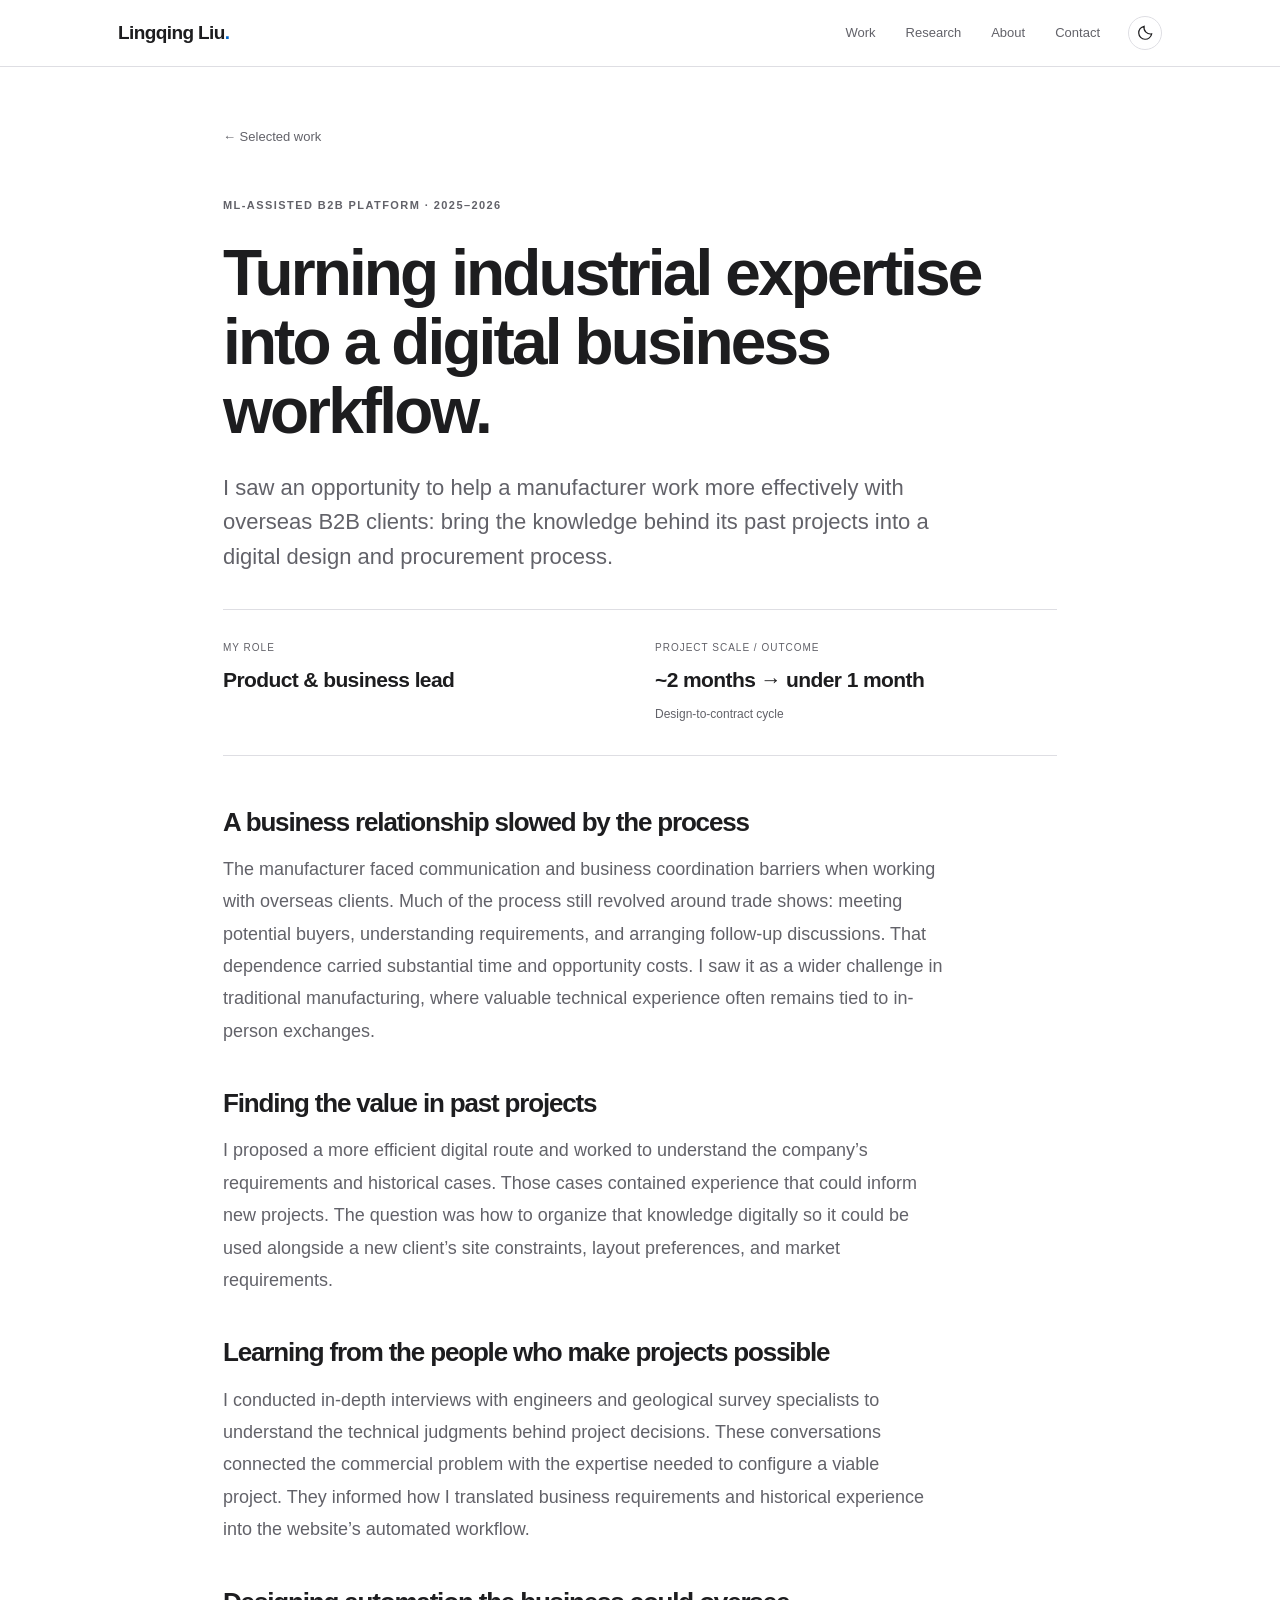
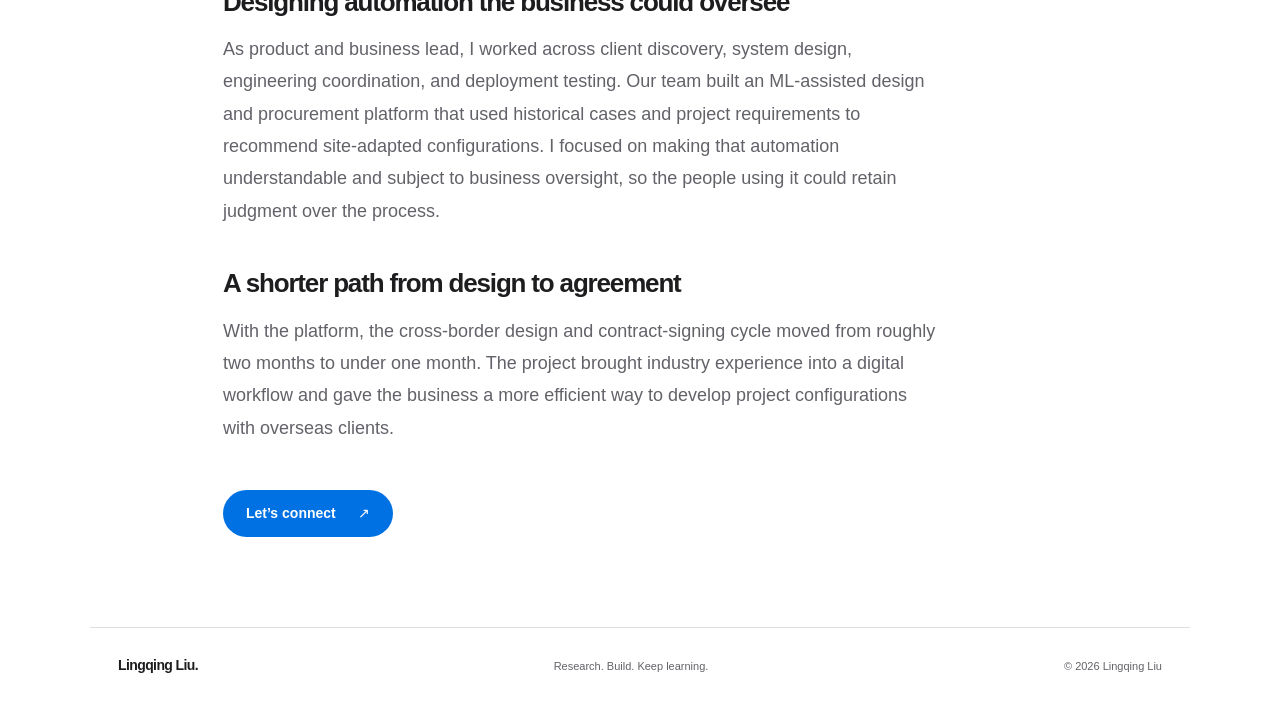
==== commit dac1bd9a: "Fix: restore redesigned work/amusement/index.html" ====
--- a/work/amusement/index.html
+++ b/work/amusement/index.html
@@ -1 +1 @@
-<!doctype html><html lang="en"><head><meta charset="utf-8"><meta name="viewport" content="width=device-width,initial-scale=1"><meta name="color-scheme" content="light dark"><title>AI that fits the organization. — Lingqing Liu</title><meta name="description" content="Cross-border e-commerce operations depend on continuous monitoring, coordination, and data entry. Overseas sales add time-zone pressure. A useful recommendation has to account for cash flow, supplier lead times, inventory policies, and local conditions."><meta property="og:title" content="AI that fits the organization. — Lingqing Liu"><meta property="og:description" content="Cross-border e-commerce operations depend on continuous monitoring, coordination, and data entry. Overseas sales add time-zone pressure. A useful recommendation has to account for cash flow, supplier lead times, inventory policies, and local conditions."><meta property="og:type" content="website"><meta property="og:image" content="../../assets/social-card.png"><link rel="icon" href="../../assets/favicon.svg" type="image/svg+xml"><link rel="stylesheet" href="../../site.css"><script src="../../nav.js" defer></script></head><body><a class="skip" href="#main">Skip to content</a><header class="topbar"><nav class="nav-shell" aria-label="Main navigation"><a class="brand" href="../../index.html">Lingqing Liu<span class="brand-dot">.</span></a><div class="nav-links"><a href="../../index.html#work">Work</a><a href="../../index.html#research">Research</a><a href="../../index.html#about">About</a><a href="../../index.html#contact">Contact</a></div><button class="theme-toggle" type="button" aria-label="Switch to dark theme" aria-pressed="false" hidden><svg viewBox="0 0 24 24" fill="none" stroke="currentColor" stroke-width="1.6" aria-hidden="true"><path d="M20.9 13.2A8.7 8.7 0 0 1 10.8 3.1 8.7 8.7 0 1 0 20.9 13.2Z"/></svg></button></nav></header><main id="main" class="case-main wrap"><a class="back-link" href="../../index.html#work">← Selected work</a><p class="eyebrow">LLM-ASSISTED ERP · 2025–2026</p><h1>AI that fits the organization.</h1><p class="case-lede">Cross-border e-commerce operations depend on continuous monitoring, coordination, and data entry. Overseas sales add time-zone pressure. A useful recommendation has to account for cash flow, supplier lead times, inventory policies, and local conditions.</p><div class="case-stats"><div><span>MY ROLE</span><strong>Product & business lead</strong></div><div><span>PROJECT SCALE / OUTCOME</span><strong>10 firms adopted the system</strong><small>5-person engineering team</small></div></div><div class="case-body"><section><h2>My role</h2><p>I worked across client discovery, workflow mapping, product design, development coordination, and testing. I helped secure support for the initial build, earned access to business workflows, and translated between owners, employees, and a five-person engineering team.</p></section><section><h2>What we built</h2><p>The team delivered sales monitoring, operational issue detection, inventory-risk forecasting, and SKU-related actions. A domain knowledge base combined company data with industry knowledge and operating context. Consequential actions remained behind approval steps.</p></section><section><h2>What changed</h2><p>Ten cross-border e-commerce firms adopted the product. The central design challenge was to make recommendations useful under different business conditions while retaining human review.</p></section><section><h2>Designing for different firms</h2><p>Working across firms made the importance of company-specific decision rules clear. Similar businesses could have different approval structures, cash constraints, and risk tolerance. That experience shaped my approach to product design: distinguish shared functions from local operating rules, and define approval boundaries and acceptance criteria with the people using the system.</p></section><section><h2>The open question</h2><p>How can a system adapt without becoming unpredictable? I want to understand when it should reuse past knowledge, update its assumptions, or defer to a person—and how employees can build capability through using it.</p></section></div><a class="button primary" href="../../index.html#contact">Let’s connect <span aria-hidden="true">↗</span></a></main><footer class="footer wrap"><a class="brand" href="../../index.html">Lingqing Liu.</a><span>Research. Build. Keep learning.</span><span>© 2026 Lingqing Liu</span></footer></body></html>+<!doctype html><html lang="en"><head><meta charset="utf-8"><meta name="viewport" content="width=device-width,initial-scale=1"><meta name="color-scheme" content="light dark"><title>Turning industrial expertise into a digital business workflow. — Lingqing Liu</title><meta name="description" content="I saw an opportunity to help a manufacturer work more effectively with overseas B2B clients: bring the knowledge behind its past projects into a digital design and procurement process."><meta property="og:title" content="Turning industrial expertise into a digital business workflow. — Lingqing Liu"><meta property="og:description" content="I saw an opportunity to help a manufacturer work more effectively with overseas B2B clients: bring the knowledge behind its past projects into a digital design and procurement process."><meta property="og:type" content="website"><meta property="og:image" content="../../assets/social-card.png"><link rel="icon" href="../../assets/favicon.svg" type="image/svg+xml"><link rel="stylesheet" href="../../site.css"><script src="../../nav.js" defer></script></head><body><a class="skip" href="#main">Skip to content</a><header class="topbar"><nav class="nav-shell" aria-label="Main navigation"><a class="brand" href="../../index.html">Lingqing Liu<span class="brand-dot">.</span></a><div class="nav-links"><a href="../../index.html#work">Work</a><a href="../../index.html#research">Research</a><a href="../../index.html#about">About</a><a href="../../index.html#contact">Contact</a></div><button class="theme-toggle" type="button" aria-label="Switch to dark theme" aria-pressed="false" hidden><svg viewBox="0 0 24 24" fill="none" stroke="currentColor" stroke-width="1.6" aria-hidden="true"><path d="M20.9 13.2A8.7 8.7 0 0 1 10.8 3.1 8.7 8.7 0 1 0 20.9 13.2Z"/></svg></button></nav></header><main id="main" class="case-main wrap"><a class="back-link" href="../../index.html#work">← Selected work</a><p class="eyebrow">ML-ASSISTED B2B PLATFORM · 2025–2026</p><h1>Turning industrial expertise into a digital business workflow.</h1><p class="case-lede">I saw an opportunity to help a manufacturer work more effectively with overseas B2B clients: bring the knowledge behind its past projects into a digital design and procurement process.</p><div class="case-stats"><div><span>MY ROLE</span><strong>Product & business lead</strong></div><div><span>PROJECT SCALE / OUTCOME</span><strong>~2 months → under 1 month</strong><small>Design-to-contract cycle</small></div></div><div class="case-body"><section><h2>A business relationship slowed by the process</h2><p>The manufacturer faced communication and business coordination barriers when working with overseas clients. Much of the process still revolved around trade shows: meeting potential buyers, understanding requirements, and arranging follow-up discussions. That dependence carried substantial time and opportunity costs. I saw it as a wider challenge in traditional manufacturing, where valuable technical experience often remains tied to in-person exchanges.</p></section><section><h2>Finding the value in past projects</h2><p>I proposed a more efficient digital route and worked to understand the company’s requirements and historical cases. Those cases contained experience that could inform new projects. The question was how to organize that knowledge digitally so it could be used alongside a new client’s site constraints, layout preferences, and market requirements.</p></section><section><h2>Learning from the people who make projects possible</h2><p>I conducted in-depth interviews with engineers and geological survey specialists to understand the technical judgments behind project decisions. These conversations connected the commercial problem with the expertise needed to configure a viable project. They informed how I translated business requirements and historical experience into the website’s automated workflow.</p></section><section><h2>Designing automation the business could oversee</h2><p>As product and business lead, I worked across client discovery, system design, engineering coordination, and deployment testing. Our team built an ML-assisted design and procurement platform that used historical cases and project requirements to recommend site-adapted configurations. I focused on making that automation understandable and subject to business oversight, so the people using it could retain judgment over the process.</p></section><section><h2>A shorter path from design to agreement</h2><p>With the platform, the cross-border design and contract-signing cycle moved from roughly two months to under one month. The project brought industry experience into a digital workflow and gave the business a more efficient way to develop project configurations with overseas clients.</p></section></div><a class="button primary" href="../../index.html#contact">Let’s connect <span aria-hidden="true">↗</span></a></main><footer class="footer wrap"><a class="brand" href="../../index.html">Lingqing Liu.</a><span>Research. Build. Keep learning.</span><span>© 2026 Lingqing Liu</span></footer></body></html>
